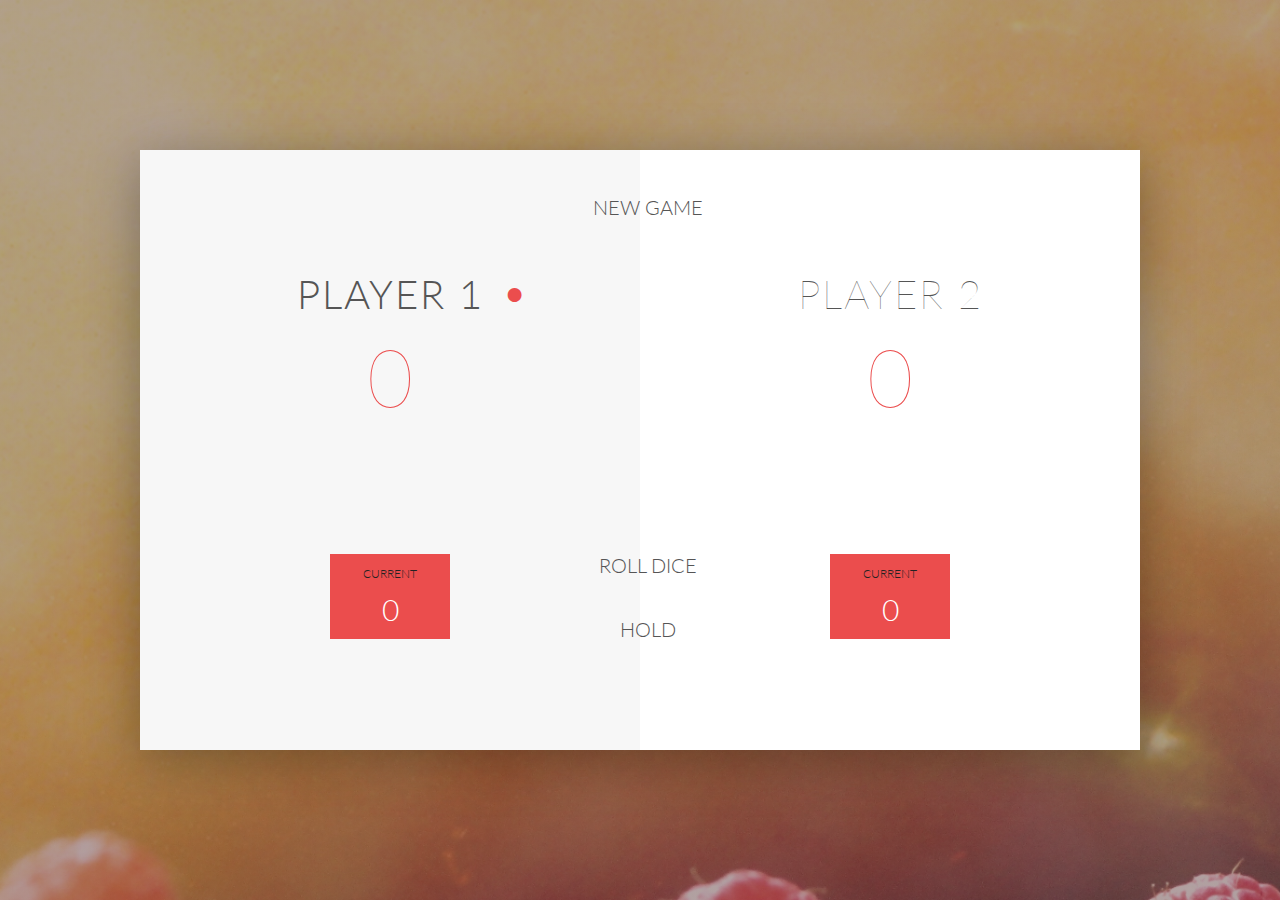
==== Challenge 3/index.html @ 0f678f2f "Upload Challenge 3." ====
<!DOCTYPE html>
<html lang="en">
    <head>
        <meta charset="UTF-8">
        <link href="https://fonts.googleapis.com/css?family=Lato:100,300,600" rel="stylesheet" type="text/css">
        <link href="http://code.ionicframework.com/ionicons/2.0.1/css/ionicons.min.css" rel="stylesheet" type="text/css">
        <link type="text/css" rel="stylesheet" href="style.css">
        
        <title>Pig Game</title>
    </head>

    <body>
        <div class="wrapper clearfix">
            <div class="player-0-panel active">
                <div class="player-name" id="name-0">Player 1</div>
                <div class="player-score" id="score-0">43</div>
                <div class="player-current-box">
                    <div class="player-current-label">Current</div>
                    <div class="player-current-score" id="current-0">11</div>
                </div>
            </div>
            
            <div class="player-1-panel">
                <div class="player-name" id="name-1">Player 2</div>
                <div class="player-score" id="score-1">72</div>
                <div class="player-current-box">
                    <div class="player-current-label">Current</div>
                    <div class="player-current-score" id="current-1">0</div>
                </div>
            </div>
            
            <button class="btn-new"><i class="ion-ios-plus-outline"></i>New game</button>
            <button class="btn-roll"><i class="ion-ios-loop"></i>Roll dice</button>
            <button class="btn-hold"><i class="ion-ios-download-outline"></i>Hold</button>
            
            <img src="dice-5.png" alt="Dice" class="dice">
        </div>
        
        <script src="app.js"></script>
    </body>
</html>
---- Challenge 3/style.css ----
/**********************************************
*** GENERAL
**********************************************/

* {
    margin: 0;
    padding: 0;
    box-sizing: border-box;
    
}

.clearfix::after {
    content: "";
    display: table;
    clear: both;
}

body {
    background-image: linear-gradient(rgba(62, 20, 20, 0.4), rgba(62, 20, 20, 0.4)), url(back.jpg);
    background-size: cover;
    background-position: center;
    font-family: Lato;
    font-weight: 300;
    position: relative;
    height: 100vh;
    color: #555;
}

.wrapper {
    width: 1000px;
    position: absolute;
    top: 50%;
    left: 50%;
    transform: translate(-50%, -50%);
    background-color: #fff;
    box-shadow: 0px 10px 50px rgba(0, 0, 0, 0.3);
    overflow: hidden;
}

.player-0-panel,
.player-1-panel {
    width: 50%;
    float: left;
    height: 600px;
    padding: 100px;
}



/**********************************************
*** PLAYERS
**********************************************/

.player-name {
    font-size: 40px;
    text-align: center;
    text-transform: uppercase;
    letter-spacing: 2px;
    font-weight: 100;
    margin-top: 20px;
    margin-bottom: 10px;
    position: relative;
}

.player-score {
    text-align: center;
    font-size: 80px;
    font-weight: 100;
    color: #EB4D4D;
    margin-bottom: 130px;
}

.active { background-color: #f7f7f7; }
.active .player-name { font-weight: 300; }

.active .player-name::after {
    content: "\2022";
    font-size: 47px;
    position: absolute;
    color: #EB4D4D;
    top: -7px;
    right: 10px;
    
}

.player-current-box {
    background-color: #EB4D4D;
    color: #fff;
    width: 40%;
    margin: 0 auto;
    padding: 12px;
    text-align: center;
}

.player-current-label {
    text-transform: uppercase;
    margin-bottom: 10px;
    font-size: 12px;
    color: #222;
}

.player-current-score {
    font-size: 30px;
}

button {
    position: absolute;
    width: 200px;
    left: 50%;
    transform: translateX(-50%);
    color: #555;
    background: none;
    border: none;
    font-family: Lato;
    font-size: 20px;
    text-transform: uppercase;
    cursor: pointer;
    font-weight: 300;
    transition: background-color 0.3s, color 0.3s;
}

button:hover { font-weight: 600; }
button:hover i { margin-right: 20px; }

button:focus {
    outline: none;
}

i {
    color: #EB4D4D;
    display: inline-block;
    margin-right: 15px;
    font-size: 32px;
    line-height: 1;
    vertical-align: text-top;
    margin-top: -4px;
    transition: margin 0.3s;
}

.btn-new { top: 45px;}
.btn-roll { top: 403px;}
.btn-hold { top: 467px;}

.dice {
    position: absolute;
    left: 50%;
    top: 178px;
    transform: translateX(-50%);
    height: 100px;
    box-shadow: 0px 10px 60px rgba(0, 0, 0, 0.10);
}

.winner { background-color: #f7f7f7; }
.winner .player-name { font-weight: 300; color: #EB4D4D; }
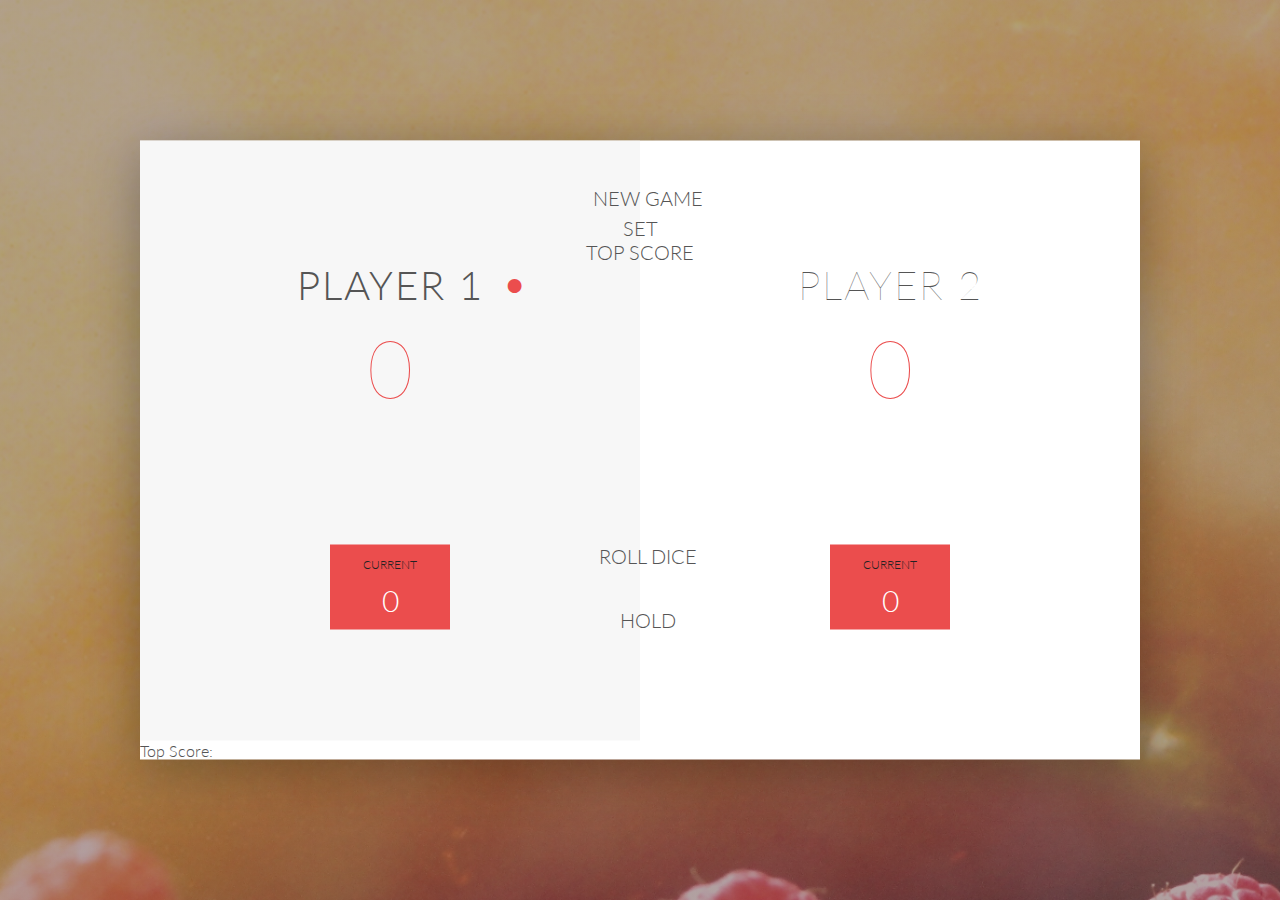
==== commit deb93d28: "Updated challenge 3." ====
--- a/Challenge 3/index.html
+++ b/Challenge 3/index.html
@@ -28,7 +28,11 @@
                     <div class="player-current-score" id="current-1">0</div>
                 </div>
             </div>
-            
+
+            Top Score: <input class="topScore" type="text" name="TopScore">
+            <button class="btn-topscore">Set <br> Top Score</button>
+
+
             <button class="btn-new"><i class="ion-ios-plus-outline"></i>New game</button>
             <button class="btn-roll"><i class="ion-ios-loop"></i>Roll dice</button>
             <button class="btn-hold"><i class="ion-ios-download-outline"></i>Hold</button>
--- a/Challenge 3/style.css
+++ b/Challenge 3/style.css
@@ -138,8 +138,18 @@
 }
 
 .btn-new { top: 45px;}
+.btn-topscore { top: 75px}
 .btn-roll { top: 403px;}
 .btn-hold { top: 467px;}
+
+.topScore {
+    position: absolute;
+    left: 50%;
+    top: 75px;
+    width: 100px;
+    transform: translateX(-50%);
+    display: none;
+}
 
 .dice {
     position: absolute;
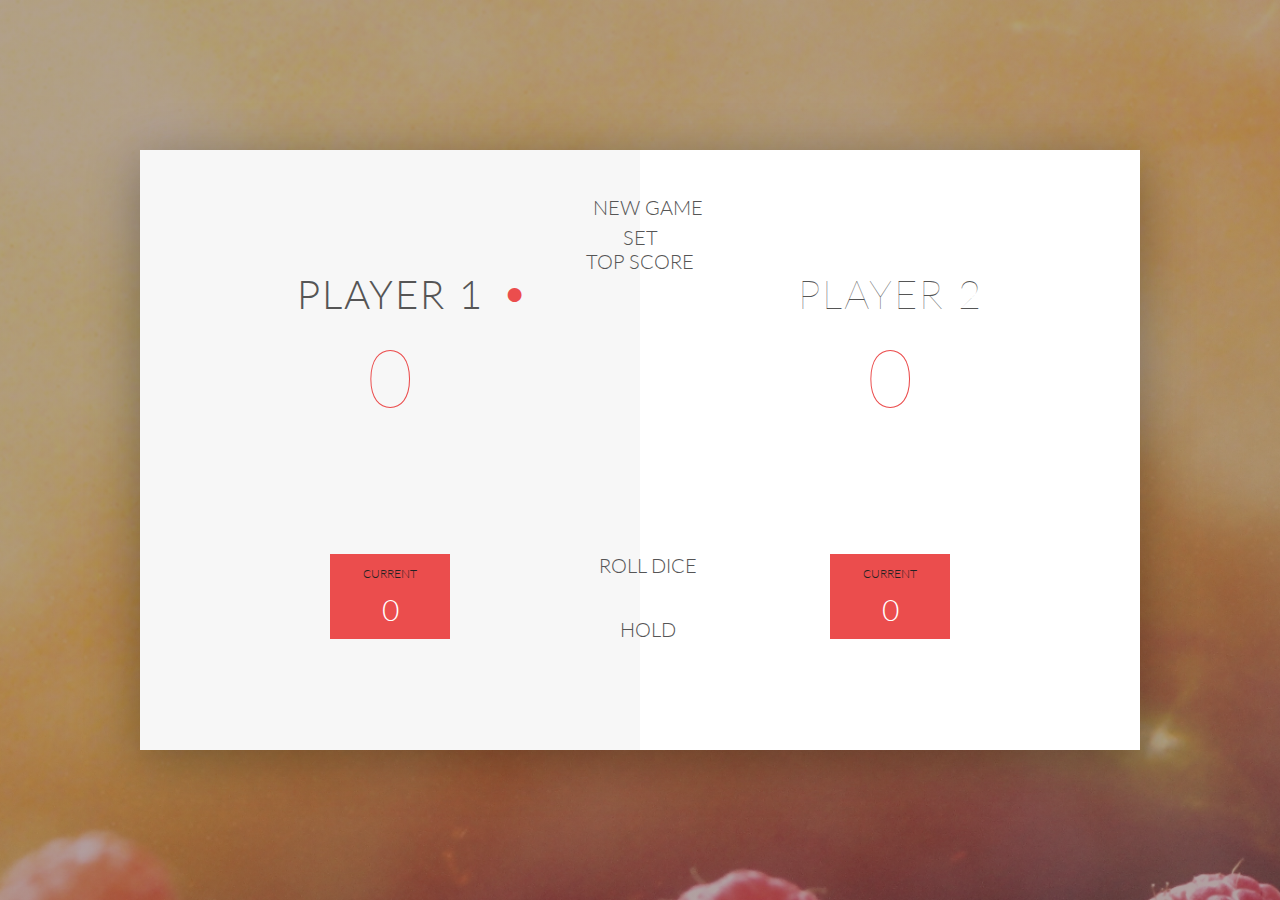
==== commit 7f40f728: "Updated Challenge 2, step 2." ====
--- a/Challenge 3/index.html
+++ b/Challenge 3/index.html
@@ -29,9 +29,9 @@
                 </div>
             </div>
 
-            Top Score: <input class="topScore" type="text" name="TopScore">
             <button class="btn-topscore">Set <br> Top Score</button>
-
+            <input class="topScore" type="text" id="TopScore" value=100>
+            <input class="btn-set" type="submit" value="Set" id="Setted">
 
             <button class="btn-new"><i class="ion-ios-plus-outline"></i>New game</button>
             <button class="btn-roll"><i class="ion-ios-loop"></i>Roll dice</button>
--- a/Challenge 3/style.css
+++ b/Challenge 3/style.css
@@ -24,6 +24,11 @@
     position: relative;
     height: 100vh;
     color: #555;
+}
+
+input {
+    text-align: center;
+    display: none;
 }
 
 .wrapper {
@@ -141,12 +146,22 @@
 .btn-topscore { top: 75px}
 .btn-roll { top: 403px;}
 .btn-hold { top: 467px;}
+.btn-set { top: 205px;}
 
 .topScore {
     position: absolute;
     left: 50%;
-    top: 75px;
+    top: 135px;
     width: 100px;
+    transform: translateX(-50%);
+    display: none;
+}
+
+.btn-set {
+    position: absolute;
+    left: 50%;
+    top: 165px;
+    width: 80px;
     transform: translateX(-50%);
     display: none;
 }
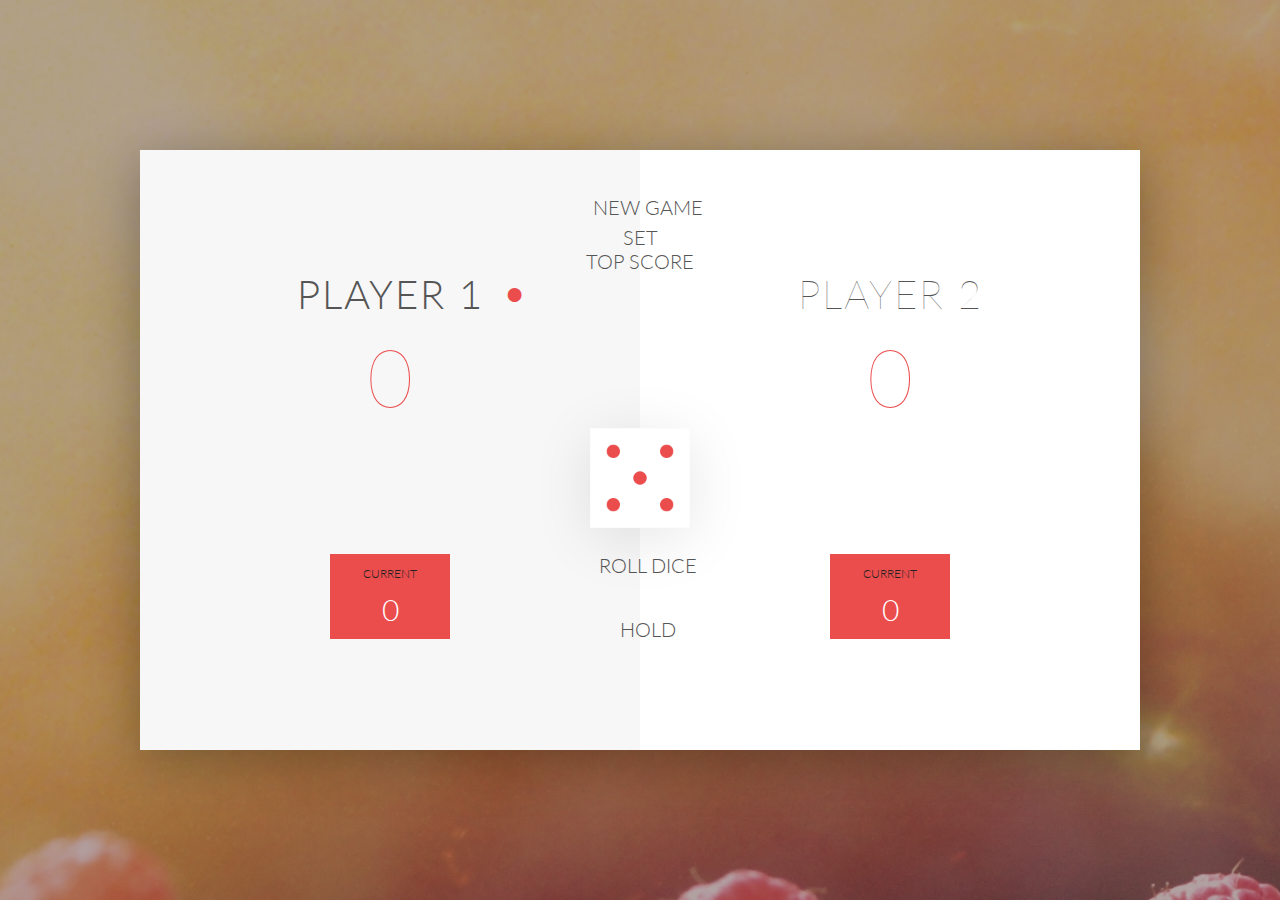
==== commit d94c1d2e: "Update Challenge3.ç" ====
--- a/Challenge 3/index.html
+++ b/Challenge 3/index.html
@@ -38,6 +38,7 @@
             <button class="btn-hold"><i class="ion-ios-download-outline"></i>Hold</button>
             
             <img src="dice-5.png" alt="Dice" class="dice">
+            <img src="dice-5.png" alt="Dice2" class="dice2">
         </div>
         
         <script src="app.js"></script>
--- a/Challenge 3/style.css
+++ b/Challenge 3/style.css
@@ -169,7 +169,16 @@
 .dice {
     position: absolute;
     left: 50%;
-    top: 178px;
+    top: 168px;
+    transform: translateX(-50%);
+    height: 100px;
+    box-shadow: 0px 10px 60px rgba(0, 0, 0, 0.10);
+}
+
+.dice2 {
+    position: absolute;
+    left: 50%;
+    top: 278px;
     transform: translateX(-50%);
     height: 100px;
     box-shadow: 0px 10px 60px rgba(0, 0, 0, 0.10);
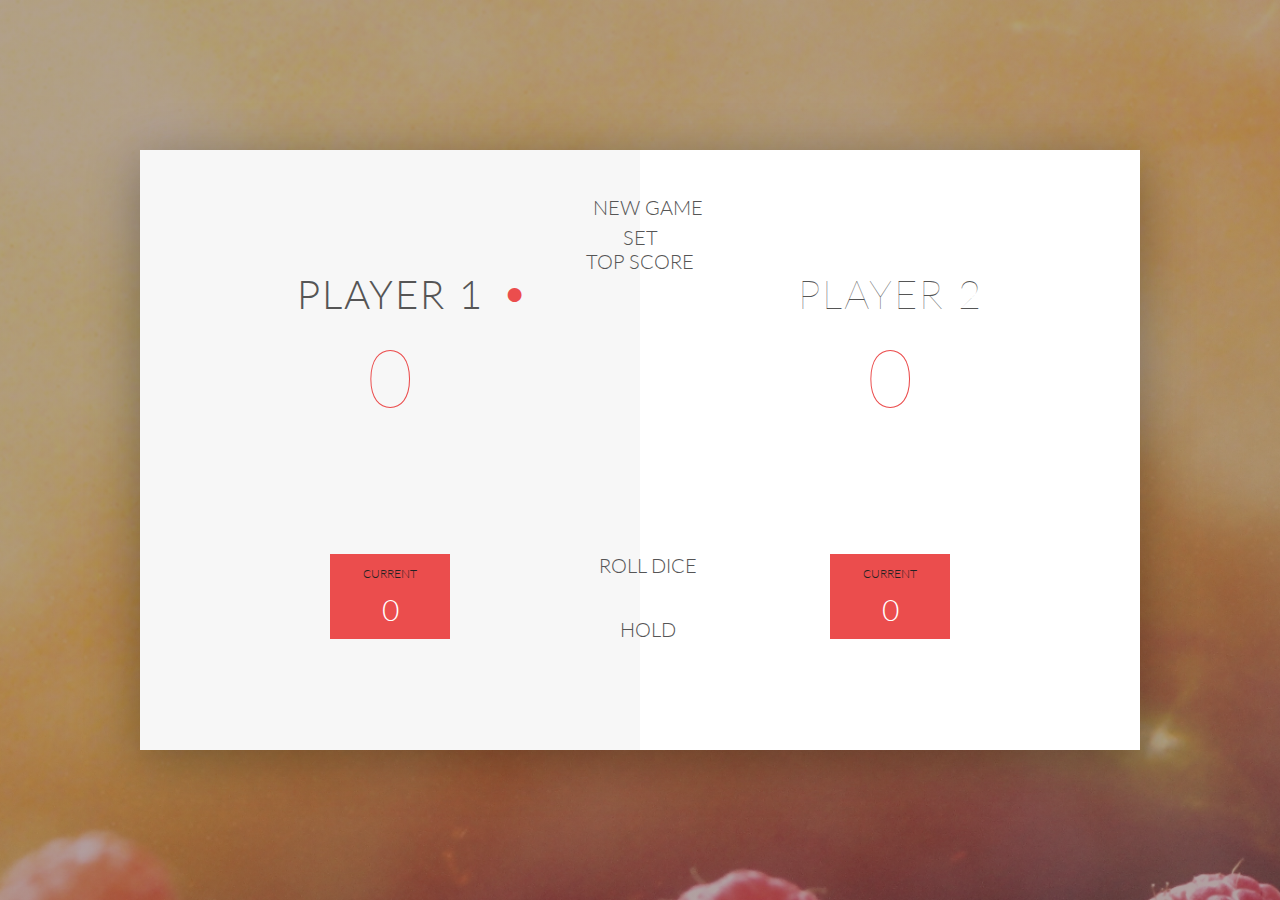
==== commit 9196f7aa: "Updated js. step 3." ====
--- a/Challenge 3/index.html
+++ b/Challenge 3/index.html
@@ -31,7 +31,6 @@
 
             <button class="btn-topscore">Set <br> Top Score</button>
             <input class="topScore" type="text" id="TopScore" value=100>
-            <input class="btn-set" type="submit" value="Set" id="Setted">
 
             <button class="btn-new"><i class="ion-ios-plus-outline"></i>New game</button>
             <button class="btn-roll"><i class="ion-ios-loop"></i>Roll dice</button>
